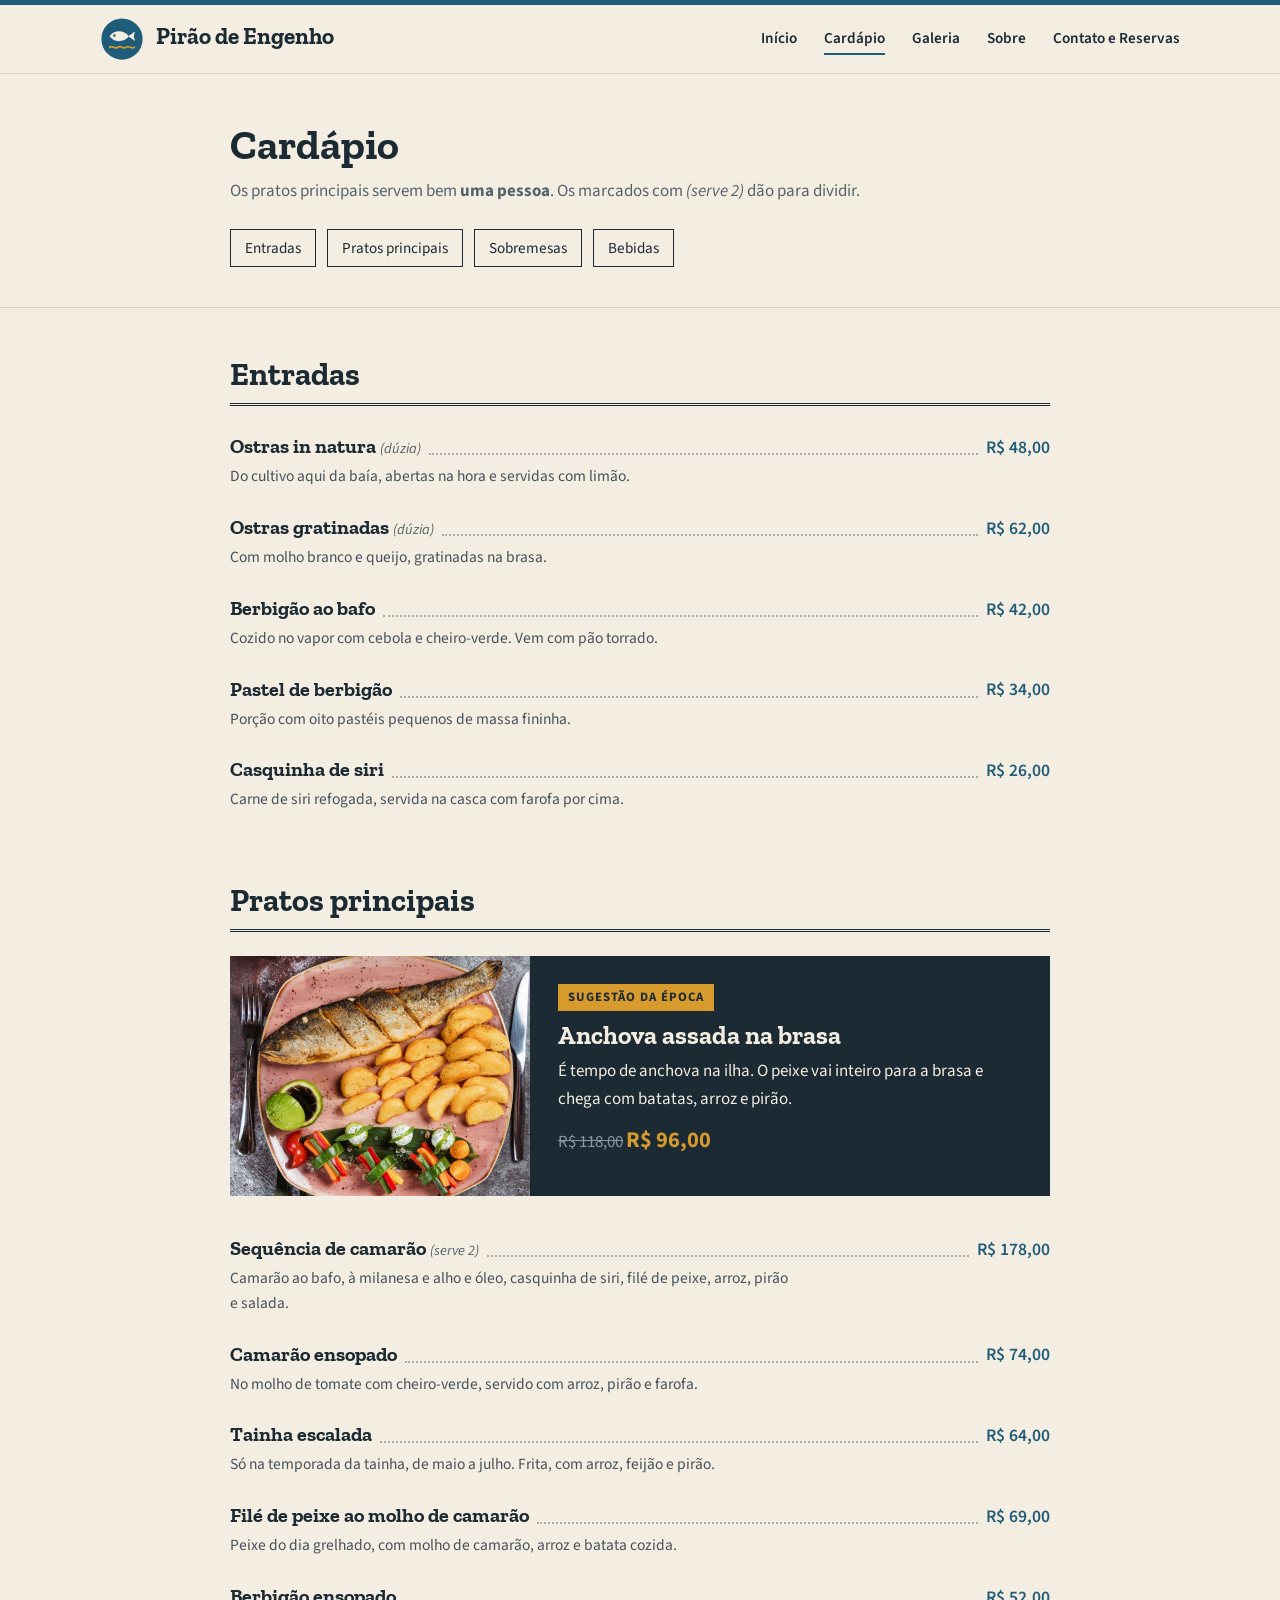
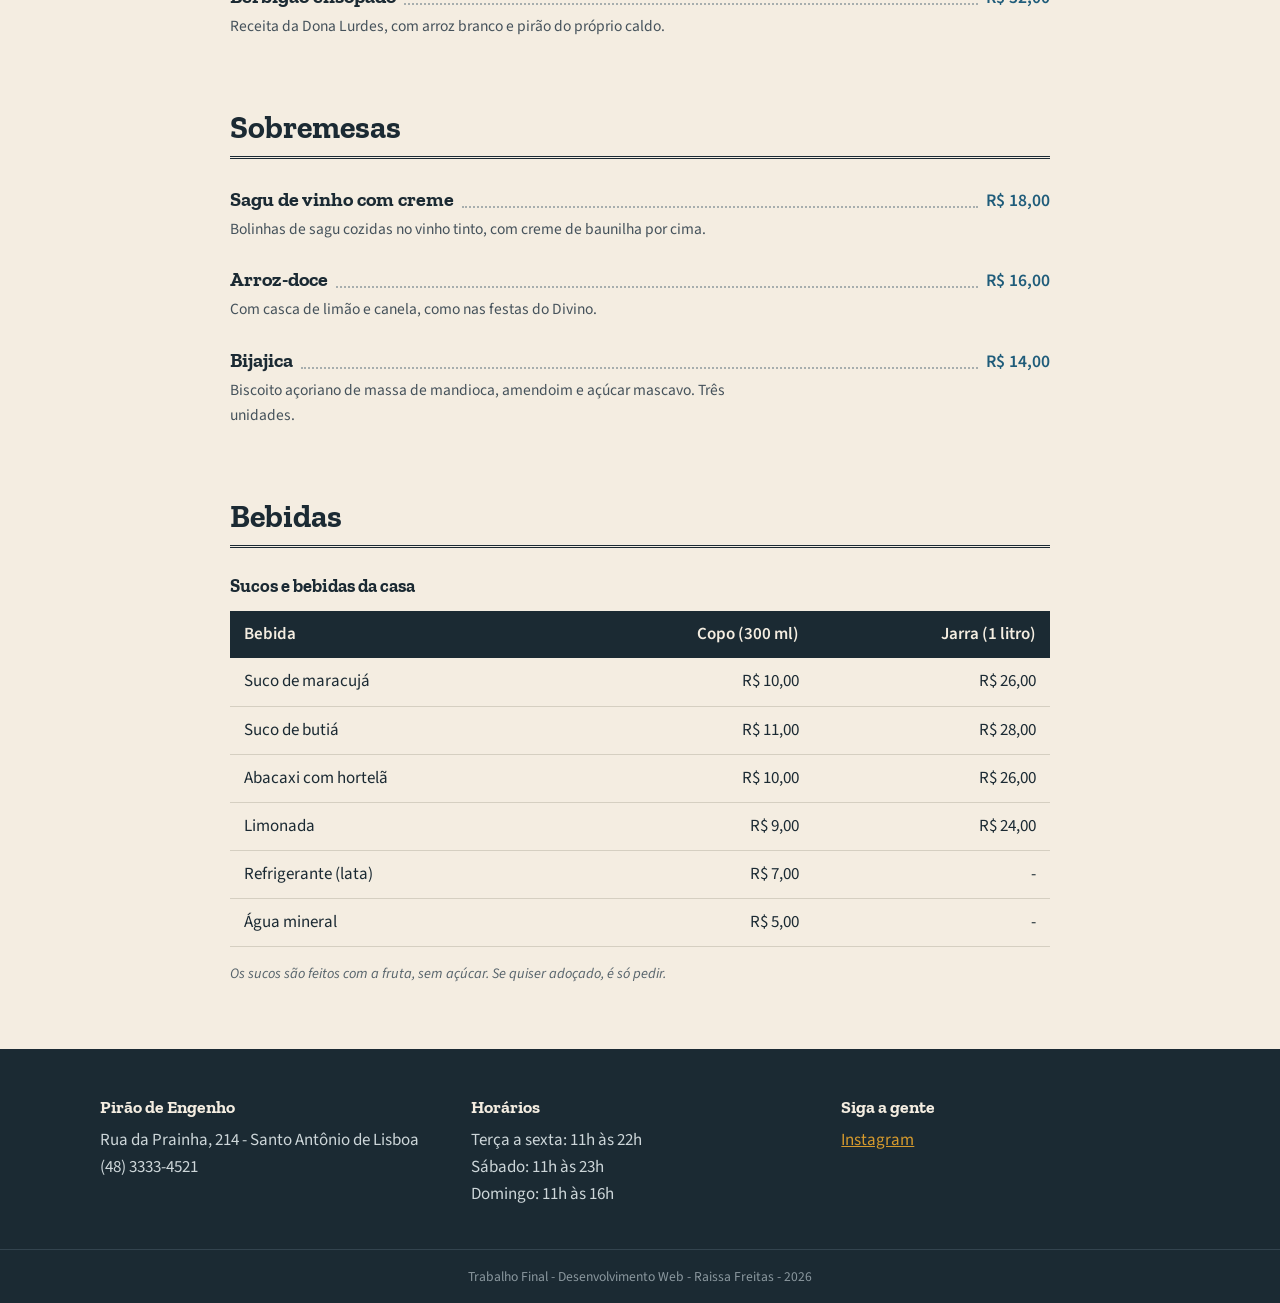
==== cardapio.html @ 69ceaacf "Site do restaurante Pirão de Engenho Trabalho Final de Desenvolvimento Web.  Co-Authored-By: Claude " ====
<!DOCTYPE html>
<html lang="pt-BR">
<head>
    <meta charset="UTF-8">
    <meta name="viewport" content="width=device-width, initial-scale=1.0">
    <title>Cardápio | Pirão de Engenho</title>
    <link href="https://fonts.googleapis.com/css2?family=Zilla+Slab:wght@500;700&family=Source+Sans+3:ital,wght@0,400;0,600;1,400&display=swap" rel="stylesheet">
    <link rel="stylesheet" href="css/estilo.css">
</head>
<body>

    <header id="topo">
        <div class="container topo-conteudo">
            <a href="index.html" class="marca">
                <img src="img/logo.svg" alt="Logo do Pirão de Engenho" width="44" height="44">
                <span>Pirão de Engenho</span>
            </a>
            <nav id="menu">
                <ul>
                    <li><a href="index.html">Início</a></li>
                    <li><a href="cardapio.html" class="ativo">Cardápio</a></li>
                    <li><a href="galeria.html">Galeria</a></li>
                    <li><a href="sobre.html">Sobre</a></li>
                    <li><a href="contato.html">Contato e Reservas</a></li>
                </ul>
            </nav>
        </div>
    </header>

    <main>
        <section class="cabecalho-pagina">
            <div class="container cardapio">
                <h1>Cardápio</h1>
                <p>Os pratos principais servem bem <strong>uma pessoa</strong>. Os marcados com <em>(serve 2)</em> dão para dividir.</p>

                <!-- atalhos para as categorias -->
                <ul id="categorias">
                    <li><a href="#entradas">Entradas</a></li>
                    <li><a href="#principais">Pratos principais</a></li>
                    <li><a href="#sobremesas">Sobremesas</a></li>
                    <li><a href="#bebidas" >Bebidas</a></li>
                </ul>
            </div>
        </section>

        <div class="container cardapio">

            <section id="entradas" class="categoria">
                <h2>Entradas</h2>
                <ul class="lista-pratos">
                    <li>
                        <div class="linha-prato">
                            <span class="nome-prato">Ostras in natura <em>(dúzia)</em></span>
                            <span class="pontilhado"></span>
                            <span class="preco">R$ 48,00</span>
                        </div>
                        <p class="descricao">Do cultivo aqui da baía, abertas na hora e servidas com limão.</p>
                    </li>
                    <li>
                        <div class="linha-prato">
                            <span class="nome-prato">Ostras gratinadas <em>(dúzia)</em></span>
                            <span class="pontilhado"></span>
                            <span class="preco">R$ 62,00</span>
                        </div>
                        <p class="descricao">Com molho branco e queijo, gratinadas na brasa.</p>
                    </li>
                    <li>
                        <div class="linha-prato">
                            <span class="nome-prato">Berbigão ao bafo</span>
                            <span class="pontilhado"></span>
                            <span class="preco">R$ 42,00</span>
                        </div>
                        <p class="descricao">Cozido no vapor com cebola e cheiro-verde. Vem com pão torrado.</p>
                    </li>
                    <li>
                        <div class="linha-prato">
                            <span class="nome-prato">Pastel de berbigão</span>
                            <span class="pontilhado"></span>
                            <span class="preco">R$ 34,00</span>
                        </div>
                        <p class="descricao">Porção com oito pastéis pequenos de massa fininha.</p>
                    </li>
                    <li>
                        <div class="linha-prato">
                            <span class="nome-prato">Casquinha de siri</span>
                            <span class="pontilhado"></span>
                            <span class="preco">R$ 26,00</span>
                        </div>
                        <p class="descricao">Carne de siri refogada, servida na casca com farofa por cima.</p>
                    </li>
                </ul>
            </section>

            <section id="principais" class="categoria">
                <h2>Pratos principais</h2>

                <!-- prato em destaque: muda conforme a época de cada peixe -->
                <div id="sugestao-chef">
                    <img src="img/anchova.jpg" alt="Peixe inteiro assado com batatas e legumes">
                    <div>
                        <p class="selo">Sugestão da época</p>
                        <h3>Anchova assada na brasa</h3>
                        <p>É tempo de anchova na ilha. O peixe vai inteiro para a brasa e chega com batatas, arroz e pirão.</p>
                        <p class="preco-destaque"><del>R$ 118,00</del> <strong>R$ 96,00</strong></p>
                    </div>
                </div>

                <ul class="lista-pratos">
                    <li>
                        <div class="linha-prato">
                            <span class="nome-prato">Sequência de camarão <em>(serve 2)</em></span>
                            <span class="pontilhado"></span>
                            <span class="preco">R$ 178,00</span>
                        </div>
                        <p class="descricao">Camarão ao bafo, à milanesa e alho e óleo, casquinha de siri, filé de peixe, arroz, pirão e salada.</p>
                    </li>
                    <li>
                        <div class="linha-prato">
                            <span class="nome-prato">Camarão ensopado</span>
                            <span class="pontilhado"></span>
                            <span class="preco">R$ 74,00</span>
                        </div>
                        <p class="descricao">No molho de tomate com cheiro-verde, servido com arroz, pirão e farofa.</p>
                    </li>
                    <li>
                        <div class="linha-prato">
                            <span class="nome-prato">Tainha escalada</span>
                            <span class="pontilhado"></span>
                            <span class="preco">R$ 64,00</span>
                        </div>
                        <p class="descricao">Só na temporada da tainha, de maio a julho. Frita, com arroz, feijão e pirão.</p>
                    </li>
                    <li>
                        <div class="linha-prato">
                            <span class="nome-prato">Filé de peixe ao molho de camarão</span>
                            <span class="pontilhado"></span>
                            <span class="preco">R$ 69,00</span>
                        </div>
                        <p class="descricao">Peixe do dia grelhado, com molho de camarão, arroz e batata cozida.</p>
                    </li>
                    <li>
                        <div class="linha-prato">
                            <span class="nome-prato">Berbigão ensopado</span>
                            <span class="pontilhado"></span>
                            <span class="preco">R$ 52,00</span>
                        </div>
                        <p class="descricao">Receita da Dona Lurdes, com arroz branco e pirão do próprio caldo.</p>
                    </li>
                </ul>
            </section>

            <section id="sobremesas" class="categoria">
                <h2>Sobremesas</h2>
                <ul class="lista-pratos">
                    <li>
                        <div class="linha-prato">
                            <span class="nome-prato">Sagu de vinho com creme</span>
                            <span class="pontilhado"></span>
                            <span class="preco">R$ 18,00</span>
                        </div>
                        <p class="descricao">Bolinhas de sagu cozidas no vinho tinto, com creme de baunilha por cima.</p>
                    </li>
                    <li>
                        <div class="linha-prato">
                            <span class="nome-prato">Arroz-doce</span>
                            <span class="pontilhado"></span>
                            <span class="preco">R$ 16,00</span>
                        </div>
                        <p class="descricao">Com casca de limão e canela, como nas festas do Divino.</p>
                    </li>
                    <li>
                        <div class="linha-prato">
                            <span class="nome-prato">Bijajica</span>
                            <span class="pontilhado"></span>
                            <span class="preco">R$ 14,00</span>
                        </div>
                        <p class="descricao">Biscoito açoriano de massa de mandioca, amendoim e açúcar mascavo. Três unidades.</p>
                    </li>
                </ul>
            </section>

            <section id="bebidas" class="categoria">
                <h2>Bebidas</h2>
                <table class="tabela">
                    <caption>Sucos e bebidas da casa</caption>
                    <thead>
                        <tr>
                            <th>Bebida</th>
                            <th>Copo (300 ml)</th>
                            <th>Jarra (1 litro)</th>
                        </tr>
                    </thead>
                    <tbody>
                        <tr>
                            <td>Suco de maracujá</td>
                            <td>R$ 10,00</td>
                            <td>R$ 26,00</td>
                        </tr>
                        <tr>
                            <td>Suco de butiá</td>
                            <td>R$ 11,00</td>
                            <td>R$ 28,00</td>
                        </tr>
                        <tr>
                            <td>Abacaxi com hortelã</td>
                            <td>R$ 10,00</td>
                            <td>R$ 26,00</td>
                        </tr>
                        <tr>
                            <td>Limonada</td>
                            <td>R$ 9,00</td>
                            <td>R$ 24,00</td>
                        </tr>
                        <tr>
                            <td>Refrigerante (lata)</td>
                            <td>R$ 7,00</td>
                            <td>-</td>
                        </tr>
                        <tr>
                            <td>Água mineral</td>
                            <td>R$ 5,00</td>
                            <td>-</td>
                        </tr>
                    </tbody>
                </table>
                <p class="observacao">Os sucos são feitos com a fruta, sem açúcar. Se quiser adoçado, é só pedir.</p>
            </section>

        </div>
    </main>

    <footer id="rodape">
        <div class="container rodape-colunas">
            <div>
                <h4>Pirão de Engenho</h4>
                <p>Rua da Prainha, 214 - Santo Antônio de Lisboa<br>(48) 3333-4521</p>
            </div>
            <div>
                <h4>Horários</h4>
                <p>Terça a sexta: 11h às 22h<br>Sábado: 11h às 23h<br>Domingo: 11h às 16h</p>
            </div>
            <div>
                <h4>Siga a gente</h4>
                <p><a href="https://www.instagram.com/" target="_blank">Instagram</a></p>
            </div>
        </div>
        <p class="creditos">Trabalho Final - Desenvolvimento Web - Raissa Freitas - 2026</p>
    </footer>

    <script src="js/script.js"></script>
</body>
</html>
---- css/estilo.css ----
/*  Pirão de Engenho
    Estilos de todas as páginas

    Classes e ids: usei id no que aparece uma vez só na página
    (topo, rodapé, sugestão do chef, foto grande da galeria) e no que
    o JS precisa encontrar. O que se repete, como .botao e .lista-pratos,
    ficou como classe.

    Cores:
    #f4ede1 areia
    #1b2a33 texto
    #1f5c7a azul-mar
    #d69a2d mostarda
    #d5cfc1 linhas
*/


/* ELEMENTOS GERAIS */

body {
    margin: 0px;
    background-color: #f4ede1;
    color: #1b2a33;
    font-family: "Source Sans 3", Arial, sans-serif;
    font-size: 17px;
    line-height: 1.6;
}

h1, h2, h3, h4 {
    font-family: "Zilla Slab", Georgia, serif;
    line-height: 1.15;
    color: #1b2a33;
}

h1 { font-size: 2.6rem; }

h2 {
    font-size: 1.9rem;
    margin-top: 0;
}

h3 { font-size: 1.3rem; }

a { color: #1f5c7a; }

figure { margin: 0px; }

figure img {
    display: block;
    width: 100%;
    object-fit: cover;
}

figcaption {
    margin-top: 10px;
    padding-left: 10px;
    border-left: 2px solid #d69a2d;
    font-size: 0.9rem;
    color: #56636b;
}

/* largura máxima do conteúdo, centralizado */
.container {
    max-width: 1080px;
    margin: 0 auto;
    padding: 0 24px;
}


/* TOPO E MENU */

#topo {
    position: sticky;
    top: 0;
    z-index: 10;
    background-color: #f4ede1;
    border-top: 5px solid #1f5c7a;
    border-bottom: 1px solid #d5cfc1;
}

.topo-conteudo {
    display: grid;
    grid-template-columns: auto 1fr;
    align-items: center;
    padding-top: 12px;
    padding-bottom: 12px;
}

.marca {
    text-decoration: none;
    color: #1b2a33;
    font-family: "Zilla Slab", Georgia, serif;
    font-size: 1.45rem;
    font-weight: 700;
}

.marca img {
    vertical-align: middle;
    margin-right: 8px;
}

#menu ul {
    margin: 0px;
    padding: 0;
    list-style: none;
    text-align: right;
}

#menu li {
    display: inline-block;
    margin-left: 24px;
}

#menu a {
    color: #1b2a33;
    text-decoration: none;
    font-weight: 600;
    font-size: 0.95rem;
    padding: 4px 0;
    border-bottom: 2px solid transparent;
}

#menu a:hover { color: #1f5c7a; }

/* página atual fica sublinhada */
#menu a.ativo { border-bottom-color: #1f5c7a; }


/* BOTÕES E LINKS */

.botao {
    display: inline-block;
    padding: 12px 26px;
    background-color: #1f5c7a;
    color: #ffffff;
    border: 2px solid #1f5c7a;
    font-family: inherit;
    font-size: 1rem;
    font-weight: 600;
    text-decoration: none;
    cursor: pointer;
}

.botao:hover {
    background-color: transparent;
    color: #1f5c7a;
}

.link-simples {
    display: inline-block;
    font-weight: 600;
    text-underline-offset: 4px;
}

.link-simples:hover { color: #1b2a33; }

/* quando o link vem logo depois do botão, dá um espaço entre eles */
.botao + .link-simples { margin-left: 22px; }


/* SEÇÕES */

.secao { padding:64px 0; }

.secao-clara {
    background-color: #e7e3d7;
    border-top: 1px solid #d5cfc1;
}

.intro-secao {
    margin-top: -8px;
    margin-bottom: 32px;
    color: #56636b;
}

.duas-colunas {
    display: grid;
    grid-template-columns: 1fr 1fr;
    gap: 56px;
}

.grade-tres {
    display: grid;
    grid-template-columns: 1fr 1fr 1fr;
    gap: 32px;
}

/* título das páginas internas */
.cabecalho-pagina {
    padding: 48px 0 32px;
    border-bottom: 1px solid #d5cfc1;
}

.cabecalho-pagina h1 { margin: 0 0 8px; }

.cabecalho-pagina p {
    margin: 0px;
    color: #56636b;
}


/* PÁGINA INICIAL */

#destaque-inicial {
    padding: 56px 0 64px;
    border-bottom: 1px solid #d5cfc1;
}

#destaque-inicial .duas-colunas { align-items: center; }

.sobretitulo {
    margin: 0 0 12px;
    color: #1f5c7a;
    font-size: 0.85rem;
    font-weight: 600;
    text-transform: uppercase;
    letter-spacing: 1px;
}

.texto-inicial h1 {
    font-size: 3rem;
    margin: 0 0 20px;
}

.texto-inicial p { margin-bottom: 28px; }

.foto-inicial img { height: 440px; }

/* aviso de aberto/fechado, junto do endereço */
#status-funcionamento {
    padding-left: 12px;
    border-left: 3px solid #1f5c7a;
}

#status-funcionamento strong { color: #1f5c7a; }

.prato-destaque img {
    display: block;
    width: 100%;
    height: 220px;
    object-fit: cover;
}

.prato-destaque h3 { margin: 16px 0 6px; }

.prato-destaque p {
    margin: 0px;
    color: #34434d;
}

.prato-destaque:hover h3 { color: #1f5c7a; }


/* CARDÁPIO */

#categorias {
    margin: 24px 0 0;
    padding: 0;
    list-style: none;
}

#categorias li {
    display: inline-block;
    margin: 0 8px 8px 0;
}

#categorias a {
    display: block;
    padding: 6px 14px;
    border: 1px solid #1b2a33;
    color: #1b2a33;
    text-decoration: none;
    font-size: 0.95rem;
}

#categorias a:hover {
    background-color: #1b2a33;
    color: #f4ede1;
}

/* o cardápio fica mais estreito para facilitar a leitura */
.cardapio {max-width: 820px; }

.categoria { padding-top: 48px; }

.categoria h2 {
    font-size: 2rem;
    margin-bottom: 24px;
    padding-bottom: 10px;
    border-bottom: 3px double #1b2a33;
}

.lista-pratos {
    margin: 0px;
    padding: 0;
    list-style: none;
}

.lista-pratos li { margin-bottom: 22px; }

/* nome ... pontilhado ... preço, igual cardápio impresso */
.linha-prato {
    display: grid;
    grid-template-columns: auto 1fr auto;
    align-items: end;
    gap: 8px;
}

.nome-prato {
    font-family: "Zilla Slab", Georgia, serif;
    font-size: 1.25rem;
    font-weight: 700;
}

.nome-prato em {
    font-family: "Source Sans 3", Arial, sans-serif;
    font-size: 0.9rem;
    font-weight: 400;
    color: #56636b;
}

.pontilhado {
    border-bottom: 2px dotted #a7aeae;
    margin-bottom: 7px;
}

.preco {
    font-weight: 600;
    font-size: 1.1rem;
    color: #1f5c7a;
}

.descricao {
    margin: 2px 0 0;
    max-width: 560px;
    color: #45525b;
    font-size: 0.97rem;
}

#sugestao-chef {
    display: grid;
    grid-template-columns: 300px 1fr;
    gap: 28px;
    align-items: center;
    margin-bottom: 36px;
    background-color: #1b2a33;
    color: #f4ede1;
}

#sugestao-chef img {
    display: block;
    width: 100%;
    height: 240px;
    object-fit: cover;
}

#sugestao-chef div { padding: 20px 28px 20px 0; }

#sugestao-chef h3 {
    margin: 10px 0 8px;
    font-size: 1.6rem;
    color: #f4ede1;
}

#sugestao-chef p { margin: 0 0 10px; }

.selo {
    display: inline-block;
    padding: 3px 10px;
    background-color: #d69a2d;
    color: #1b2a33;
    font-size: 0.8rem;
    font-weight: 700;
    text-transform: uppercase;
    letter-spacing: 1px;
}

#sugestao-chef .selo { margin: 0px; }

.preco-destaque del { color: #8a979e; }

.preco-destaque strong {
    font-size: 1.4rem;
    color: #d69a2d;
}

.observacao {
    margin-bottom: 64px;
    font-size: 0.9rem;
    font-style: italic;
    color: #56636b;
}


/* TABELAS */

.tabela {
    width: 100%;
    border-collapse: collapse;
}

.tabela caption {
    padding-bottom: 10px;
    text-align: left;
    font-family: "Zilla Slab", Georgia, serif;
    font-size: 1.15rem;
    font-weight: 700;
}

.tabela th {
    padding: 10px 14px;
    background-color: #1b2a33;
    color: #f4ede1;
    text-align: left;
    font-weight: 600;
}

.tabela td {
    padding: 10px 14px;
    border-bottom: 1px solid #d5cfc1;
}

/* colunas depois da primeira (preços e horários) ficam à direita */
.tabela th + th,
.tabela td + td { text-align: right; }

.tabela tbody tr:hover { background-color: #e7e3d7; }


/* GALERIA */

#foto-principal img { height: 520px; }

#miniaturas {
    display: grid;
    grid-template-columns: repeat(8, 1fr);
    gap: 10px;
    margin: 28px 0 0;
    padding: 0;
    list-style: none;
}

#miniaturas img {
    display: block;
    width: 100%;
    height: 80px;
    object-fit: cover;
    border-bottom: 4px solid transparent;
    opacity: 0.55;
    cursor: pointer;
}

#miniaturas img:hover { opacity: 1; }

#miniaturas img.selecionada {
    opacity: 1;
    border-bottom-color: #1f5c7a;
}


/* SOBRE */

.foto-lateral img { height: 420px; }

.lista-marcada {
    padding-left: 20px;
    list-style-type: square;
}

.lista-marcada li { margin-bottom: 10px; }

.dicionario dt {
    margin-top: 16px;
    font-family: "Zilla Slab", Georgia, serif;
    font-size: 1.1rem;
    font-weight: 700;
    color: #1f5c7a;
}

.dicionario dd {
    margin: 2px 0 0;
    padding-left: 14px;
    border-left: 2px solid #d5cfc1;
}


/* CONTATO */

.contato-colunas {
    display: grid;
    grid-template-columns: 3fr 2fr;
    gap: 56px;
    align-items: start;
}

fieldset {
    margin: 0 0 24px;
    padding: 20px 24px 6px;
    border: 1px solid #d5cfc1;
}

legend {
    padding: 0 8px;
    font-family: "Zilla Slab", Georgia, serif;
    font-size: 1.15rem;
    font-weight: 700;
}

label {
    display: block;
    margin-bottom: 6px;
    font-size: 0.95rem;
    font-weight: 600;
}

.dica {
    font-weight: 400;
    color: #56636b;
}

input, select, textarea {
    width: 100%;
    box-sizing: border-box;
    margin-bottom: 18px;
    padding: 10px 12px;
    border: 1px solid #a7aeae;
    background-color: #fbf8f2;
    color: #1b2a33;
    font-family: inherit;
    font-size: 1rem;
}

input:focus, select:focus, textarea:focus {
    border-color: #1f5c7a;
    outline: 2px solid #d69a2d;
}

textarea { resize: vertical;}


#retorno-form {
    margin-top: 16px;
    color: #5d6b3a;
}

.info-contato {
    padding: 28px;
    background-color: #e7e3d7;
}

.info-contato h2 { font-size: 1.5rem; }

.info-contato ol {
    padding-left: 20px;
    margin-bottom: 28px;
}

.info-contato li { margin-bottom: 8px; }

.info-contato h3 { margin: 28px 0 6px; }


/* RODAPÉ */

#rodape {
    padding-top: 48px;
    background-color: #1b2a33;
    color: #cdd6d9;
}

.rodape-colunas {
    display: grid;
    grid-template-columns: 1fr 1fr 1fr;
    gap: 32px;
}

#rodape h4 {
    margin: 0 0 10px;
    font-size: 1.1rem;
    color: #f4ede1;
}

#rodape p { margin: 0px; }

#rodape a { color: #d69a2d; }

#rodape a:hover { color: #ffffff; }

#rodape .creditos {
    margin-top: 40px;
    padding: 16px;
    border-top: 1px solid #33444f;
    text-align: center;
    font-size: 0.85rem;
    color: #8a979e;
}


/* TELAS MENORES (CELULAR) */

@media (max-width: 800px) {
    #topo {
        position: static;
    }

    .topo-conteudo,
    .duas-colunas,
    .grade-tres,
    .contato-colunas,
    .rodape-colunas,
    #sugestao-chef {
        grid-template-columns: 1fr;
        gap: 32px;
    }

    #menu ul {
        text-align: left;
    }

    #menu li {
        margin: 0 18px 4px 0;
    }

    .topo-conteudo {
        gap: 10px;
    }

    .texto-inicial h1 {
        font-size: 2.2rem;
    }

    .foto-inicial img,
    .foto-lateral img,
    #foto-principal img {
        height: 300px;
    }

    #miniaturas {
        grid-template-columns: repeat(4, 1fr);
    }

    #sugestao-chef {
        gap: 0;
    }

    #sugestao-chef div {
        padding: 20px 24px;
    }
}
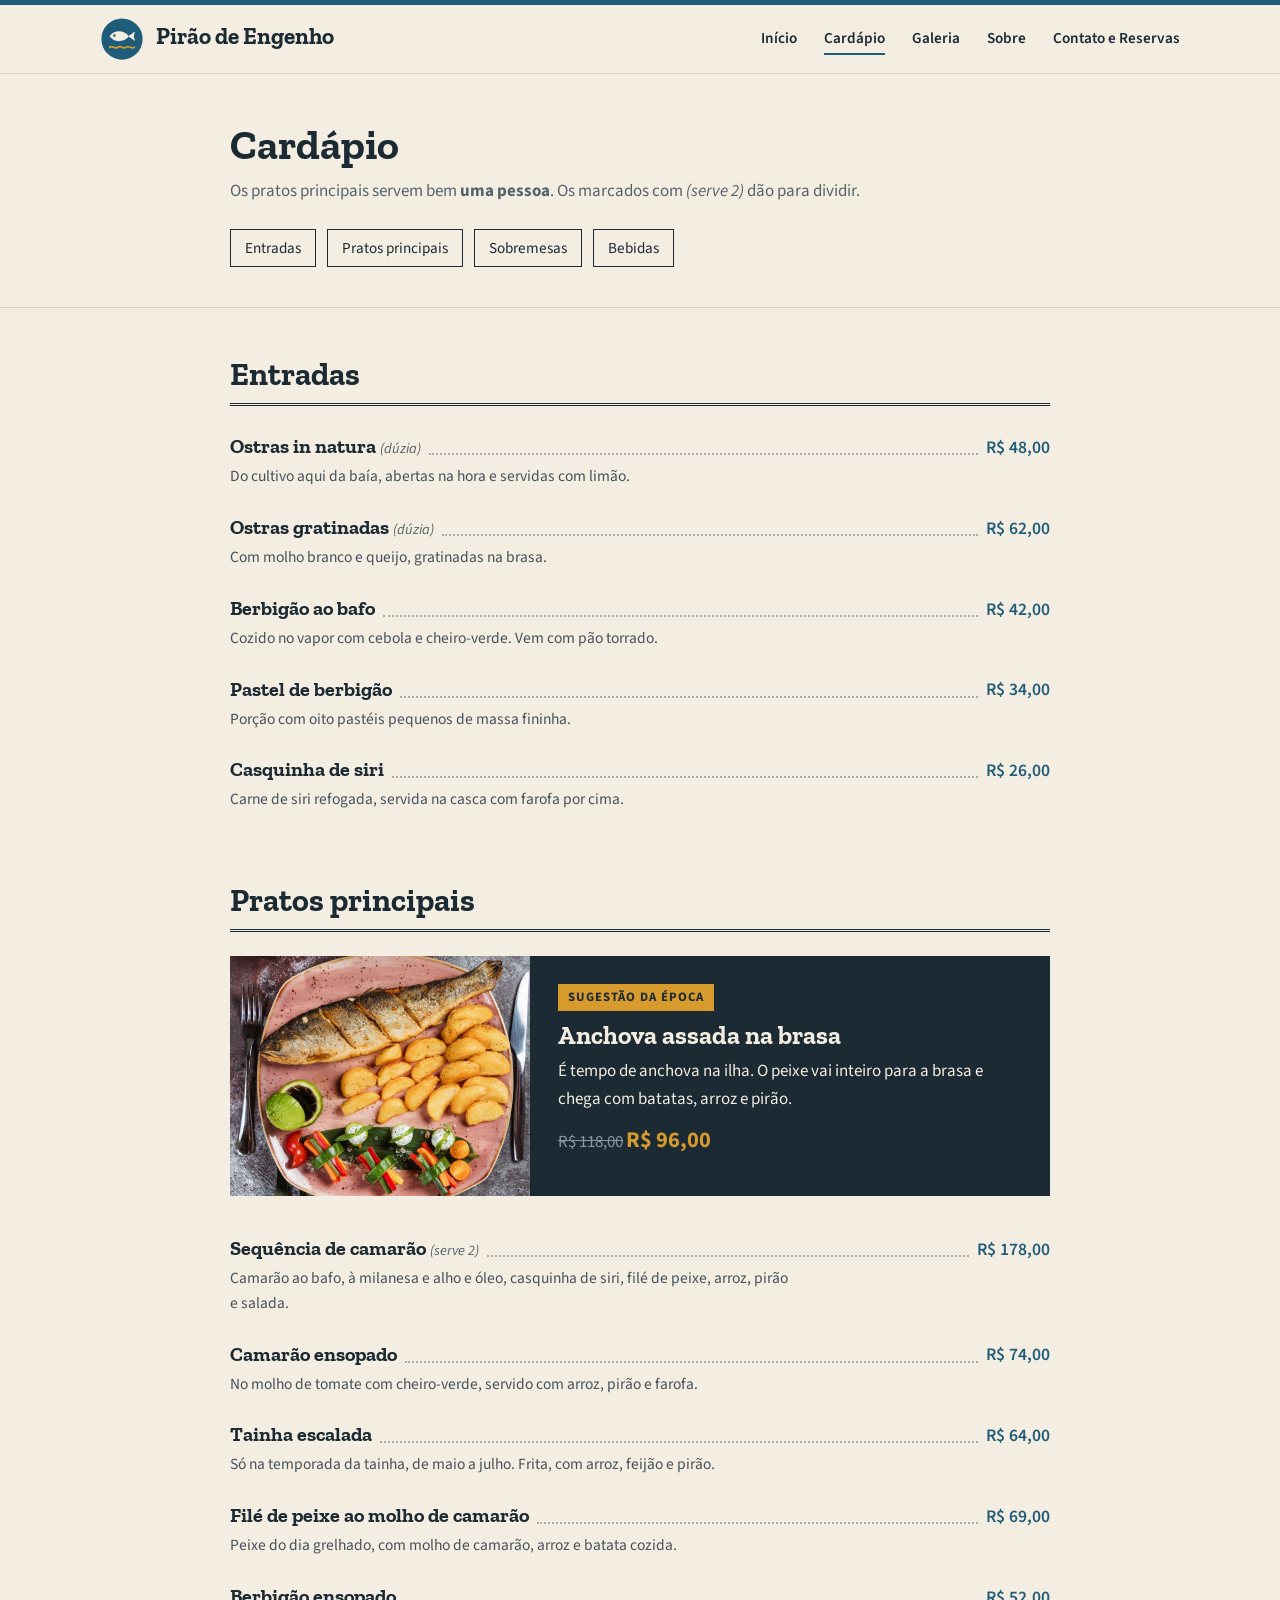
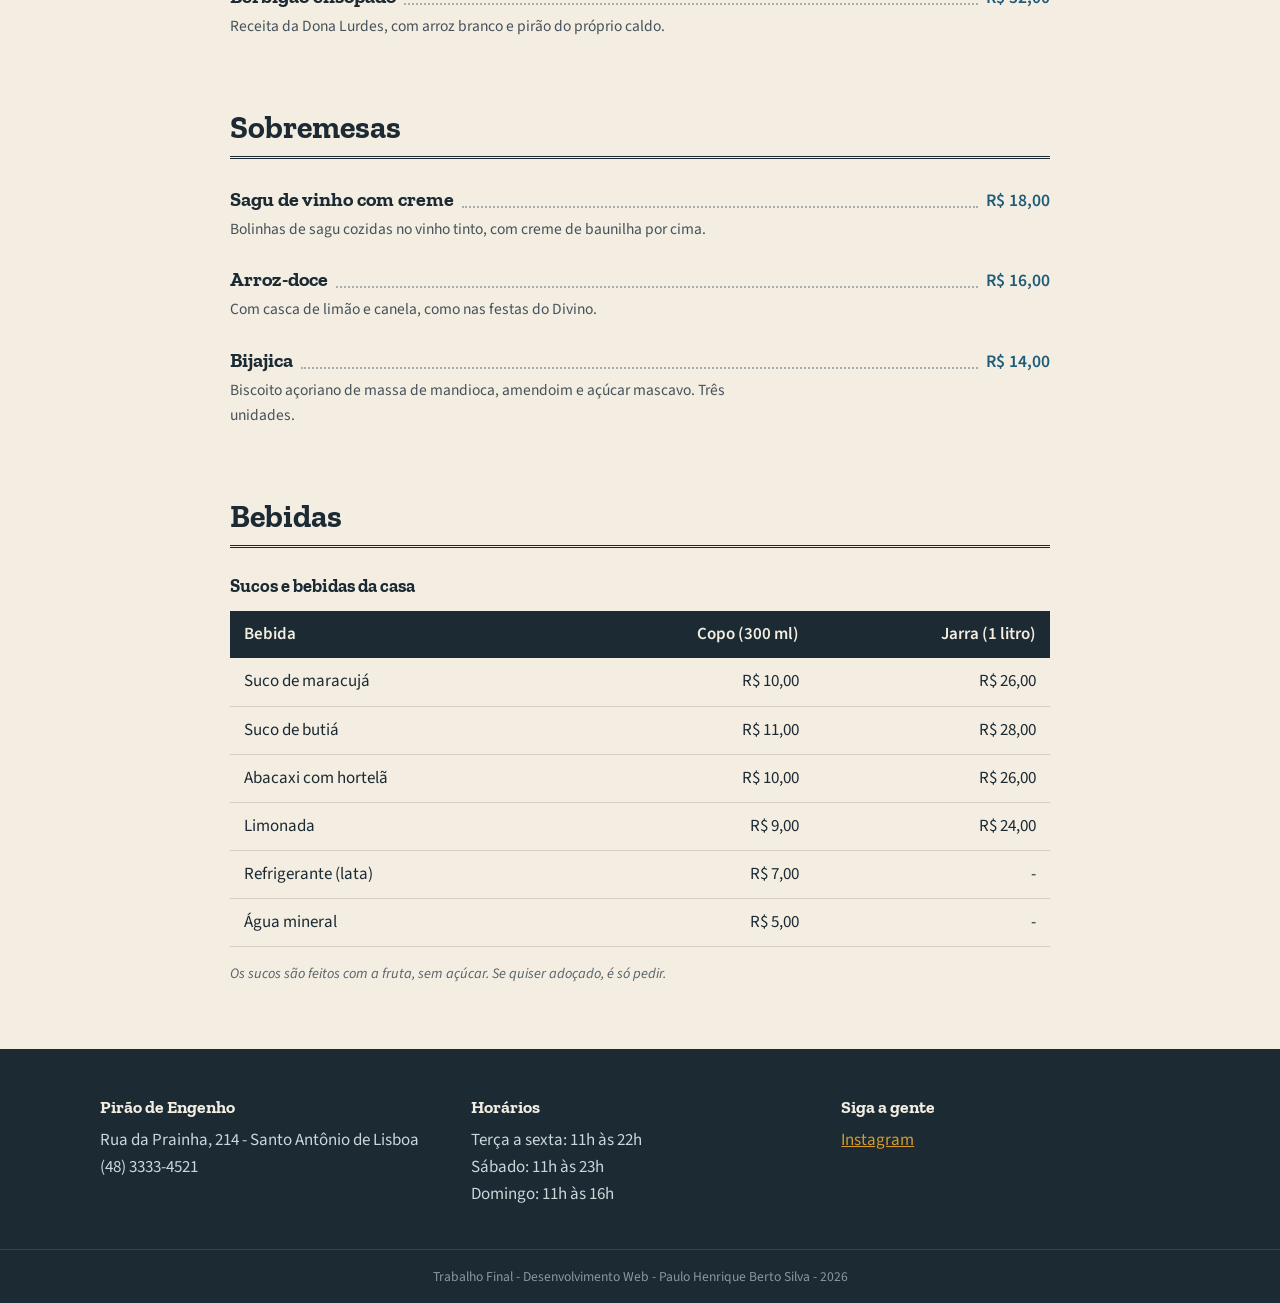
==== commit 122ddcc7: "Corrige o nome do aluno no rodapé Co-Authored-By: Claude Opus 5.5 <noreply@anthropic.com>" ====
--- a/cardapio.html
+++ b/cardapio.html
@@ -244,7 +244,7 @@
                 <p><a href="https://www.instagram.com/" target="_blank">Instagram</a></p>
             </div>
         </div>
-        <p class="creditos">Trabalho Final - Desenvolvimento Web - Raissa Freitas - 2026</p>
+        <p class="creditos">Trabalho Final - Desenvolvimento Web - Paulo Henrique Berto Silva - 2026</p>
     </footer>
 
     <script src="js/script.js"></script>
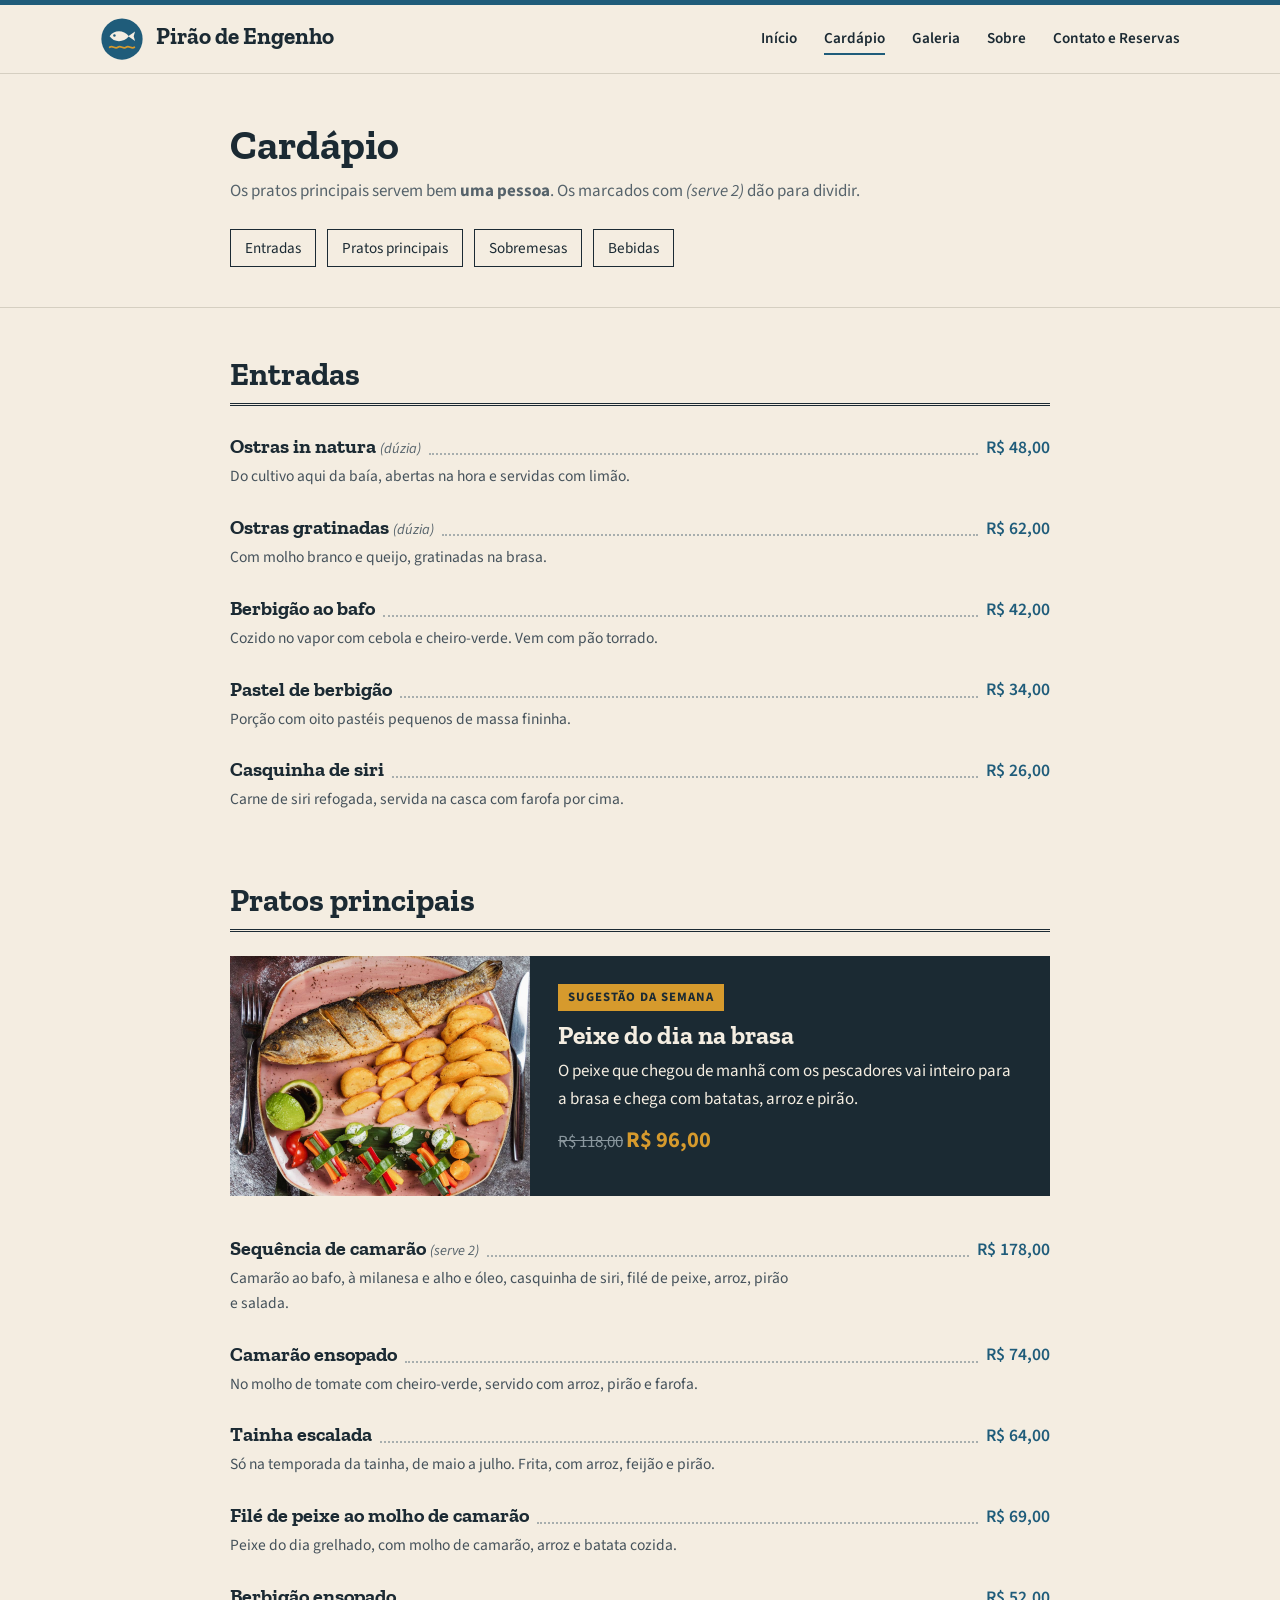
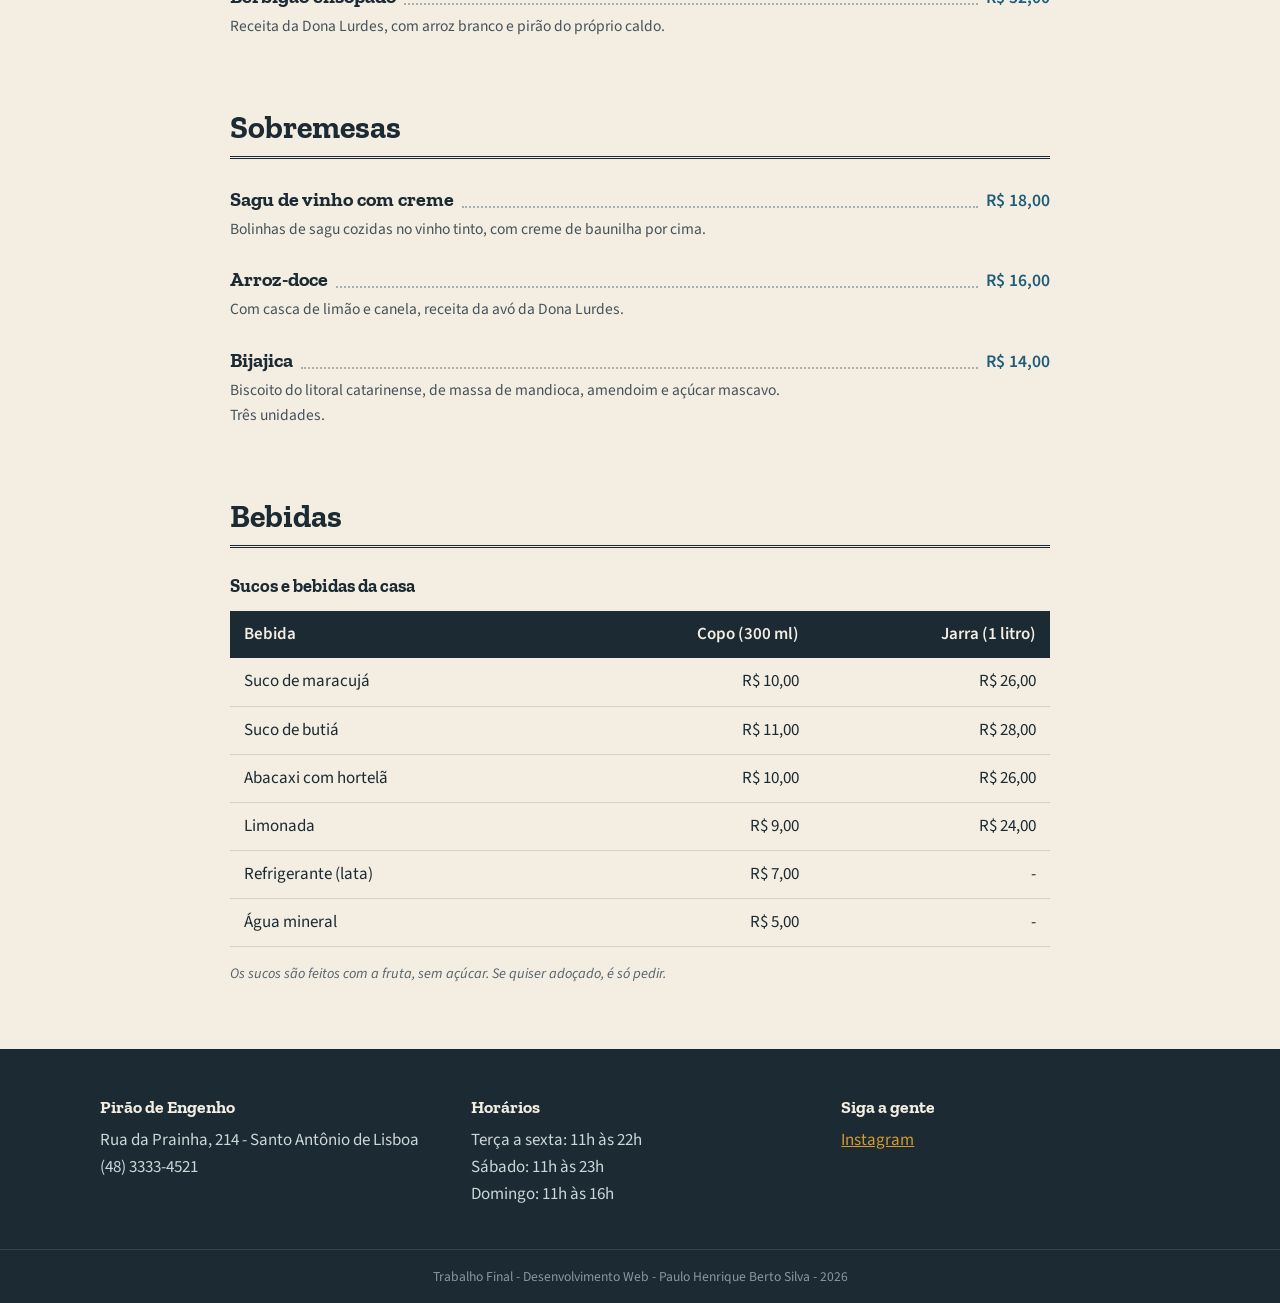
==== commit 259a1045: "Corrige informações não confirmadas do cardápio e títulos do rodapé - Sugestão da semana passa a ser" ====
--- a/cardapio.html
+++ b/cardapio.html
@@ -94,13 +94,13 @@
             <section id="principais" class="categoria">
                 <h2>Pratos principais</h2>
 
-                <!-- prato em destaque: muda conforme a época de cada peixe -->
+                <!-- prato em destaque: muda toda semana -->
                 <div id="sugestao-chef">
-                    <img src="img/anchova.jpg" alt="Peixe inteiro assado com batatas e legumes">
+                    <img src="img/peixe-na-brasa.jpg" alt="Peixe inteiro assado com batatas e legumes">
                     <div>
-                        <p class="selo">Sugestão da época</p>
-                        <h3>Anchova assada na brasa</h3>
-                        <p>É tempo de anchova na ilha. O peixe vai inteiro para a brasa e chega com batatas, arroz e pirão.</p>
+                        <p class="selo">Sugestão da semana</p>
+                        <h3>Peixe do dia na brasa</h3>
+                        <p>O peixe que chegou de manhã com os pescadores vai inteiro para a brasa e chega com batatas, arroz e pirão.</p>
                         <p class="preco-destaque"><del>R$ 118,00</del> <strong>R$ 96,00</strong></p>
                     </div>
                 </div>
@@ -166,7 +166,7 @@
                             <span class="pontilhado"></span>
                             <span class="preco">R$ 16,00</span>
                         </div>
-                        <p class="descricao">Com casca de limão e canela, como nas festas do Divino.</p>
+                        <p class="descricao">Com casca de limão e canela, receita da avó da Dona Lurdes.</p>
                     </li>
                     <li>
                         <div class="linha-prato">
@@ -174,7 +174,7 @@
                             <span class="pontilhado"></span>
                             <span class="preco">R$ 14,00</span>
                         </div>
-                        <p class="descricao">Biscoito açoriano de massa de mandioca, amendoim e açúcar mascavo. Três unidades.</p>
+                        <p class="descricao">Biscoito do litoral catarinense, de massa de mandioca, amendoim e açúcar mascavo. Três unidades.</p>
                     </li>
                 </ul>
             </section>
@@ -232,15 +232,15 @@
     <footer id="rodape">
         <div class="container rodape-colunas">
             <div>
-                <h4>Pirão de Engenho</h4>
+                <h2>Pirão de Engenho</h2>
                 <p>Rua da Prainha, 214 - Santo Antônio de Lisboa<br>(48) 3333-4521</p>
             </div>
             <div>
-                <h4>Horários</h4>
+                <h2>Horários</h2>
                 <p>Terça a sexta: 11h às 22h<br>Sábado: 11h às 23h<br>Domingo: 11h às 16h</p>
             </div>
             <div>
-                <h4>Siga a gente</h4>
+                <h2>Siga a gente</h2>
                 <p><a href="https://www.instagram.com/" target="_blank">Instagram</a></p>
             </div>
         </div>
--- a/css/estilo.css
+++ b/css/estilo.css
@@ -574,7 +574,7 @@
     gap: 32px;
 }
 
-#rodape h4 {
+#rodape h2 {
     margin: 0 0 10px;
     font-size: 1.1rem;
     color: #f4ede1;
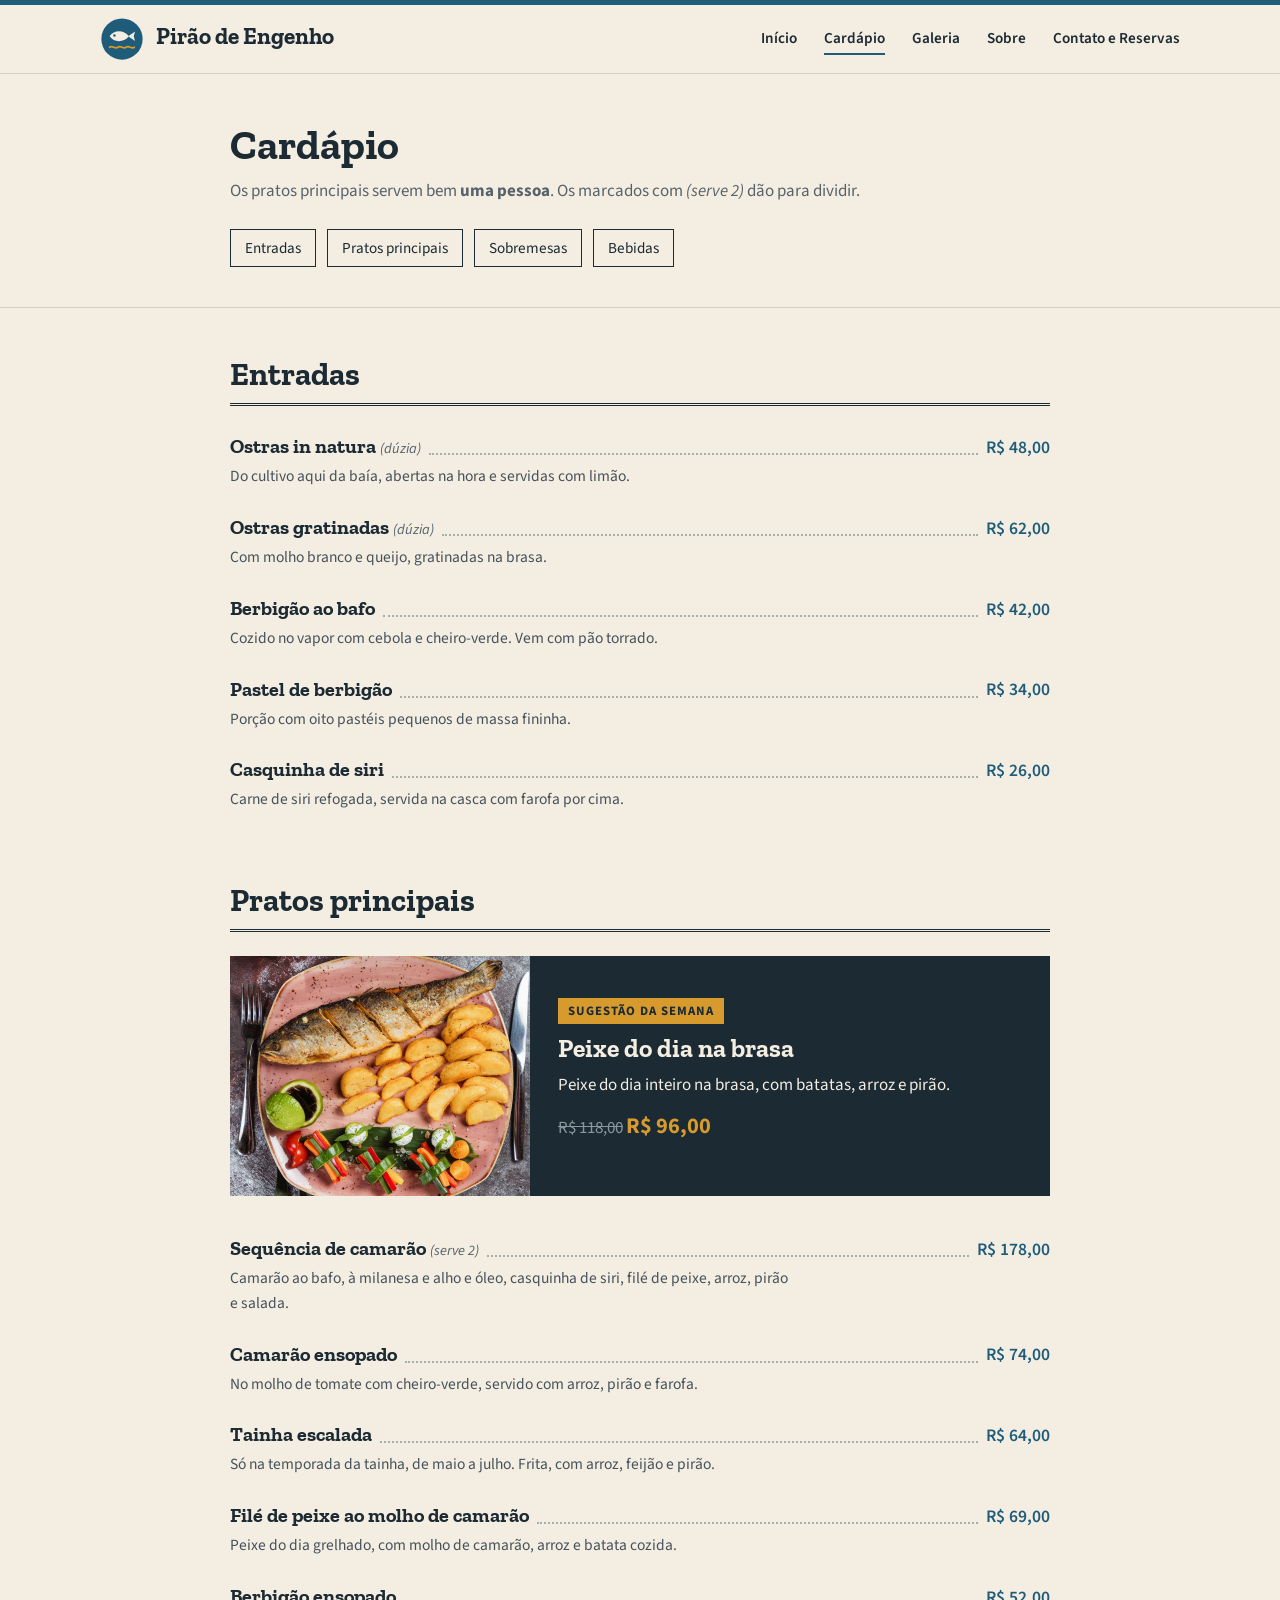
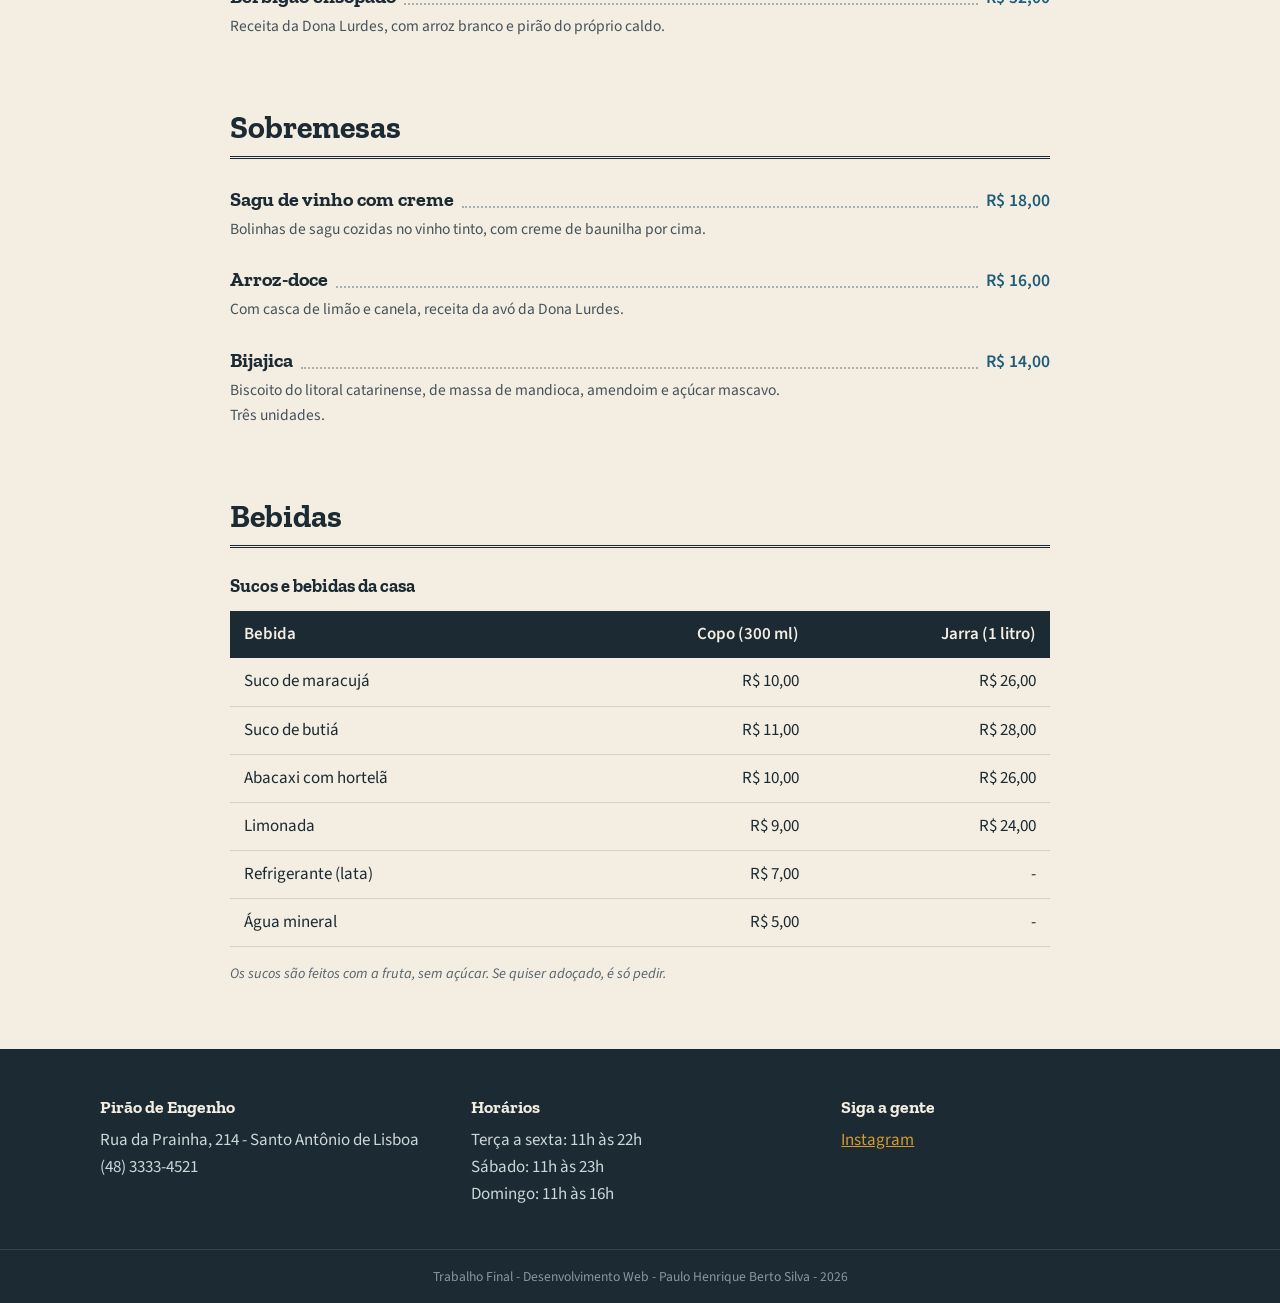
==== commit cfbe31af: "Simplifica textos da home, da sugestão da semana e das legendas Co-Authored-By: Claude Opus 5.5 <nor" ====
--- a/cardapio.html
+++ b/cardapio.html
@@ -38,7 +38,7 @@
                     <li><a href="#entradas">Entradas</a></li>
                     <li><a href="#principais">Pratos principais</a></li>
                     <li><a href="#sobremesas">Sobremesas</a></li>
-                    <li><a href="#bebidas" >Bebidas</a></li>
+                    <li><a href="#bebidas">Bebidas</a></li>
                 </ul>
             </div>
         </section>
@@ -100,7 +100,7 @@
                     <div>
                         <p class="selo">Sugestão da semana</p>
                         <h3>Peixe do dia na brasa</h3>
-                        <p>O peixe que chegou de manhã com os pescadores vai inteiro para a brasa e chega com batatas, arroz e pirão.</p>
+                        <p>Peixe do dia inteiro na brasa, com batatas, arroz e pirão.</p>
                         <p class="preco-destaque"><del>R$ 118,00</del> <strong>R$ 96,00</strong></p>
                     </div>
                 </div>
--- a/css/estilo.css
+++ b/css/estilo.css
@@ -1,17 +1,6 @@
-/*  Pirão de Engenho
-    Estilos de todas as páginas
-
-    Classes e ids: usei id no que aparece uma vez só na página
-    (topo, rodapé, sugestão do chef, foto grande da galeria) e no que
-    o JS precisa encontrar. O que se repete, como .botao e .lista-pratos,
-    ficou como classe.
-
-    Cores:
-    #f4ede1 areia
-    #1b2a33 texto
-    #1f5c7a azul-mar
-    #d69a2d mostarda
-    #d5cfc1 linhas
+/* Pirão de Engenho - estilos de todas as páginas
+   id: o que aparece uma vez só (topo, rodapé, foto da galeria) e o que o JS usa
+   classe: o que repete, tipo .botao e .lista-pratos
 */
 
 
@@ -160,7 +149,7 @@
 
 /* SEÇÕES */
 
-.secao { padding:64px 0; }
+.secao { padding: 64px 0; }
 
 .secao-clara {
     background-color: #e7e3d7;
@@ -279,7 +268,7 @@
 }
 
 /* o cardápio fica mais estreito para facilitar a leitura */
-.cardapio {max-width: 820px; }
+.cardapio { max-width: 820px; }
 
 .categoria { padding-top: 48px; }
 
@@ -535,8 +524,7 @@
     outline: 2px solid #d69a2d;
 }
 
-textarea { resize: vertical;}
-
+textarea { resize: vertical; }
 
 #retorno-form {
     margin-top: 16px;
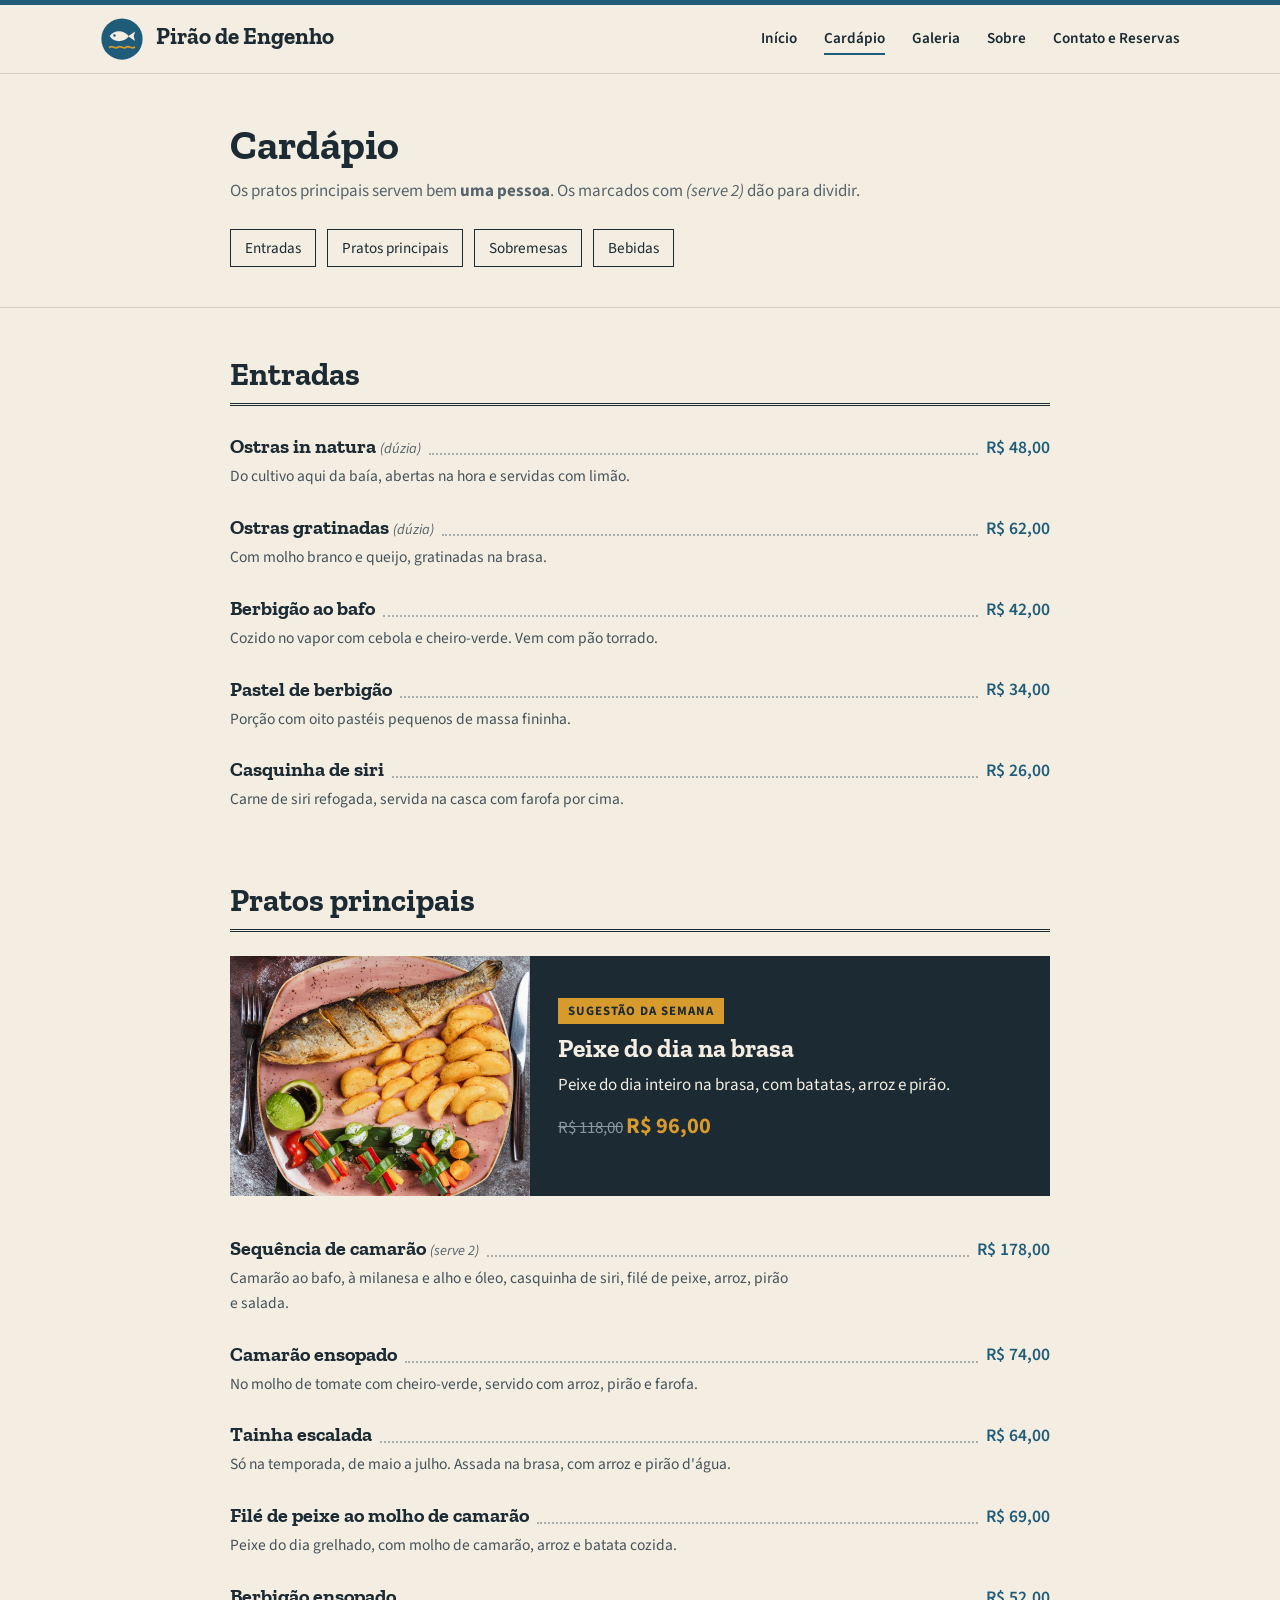
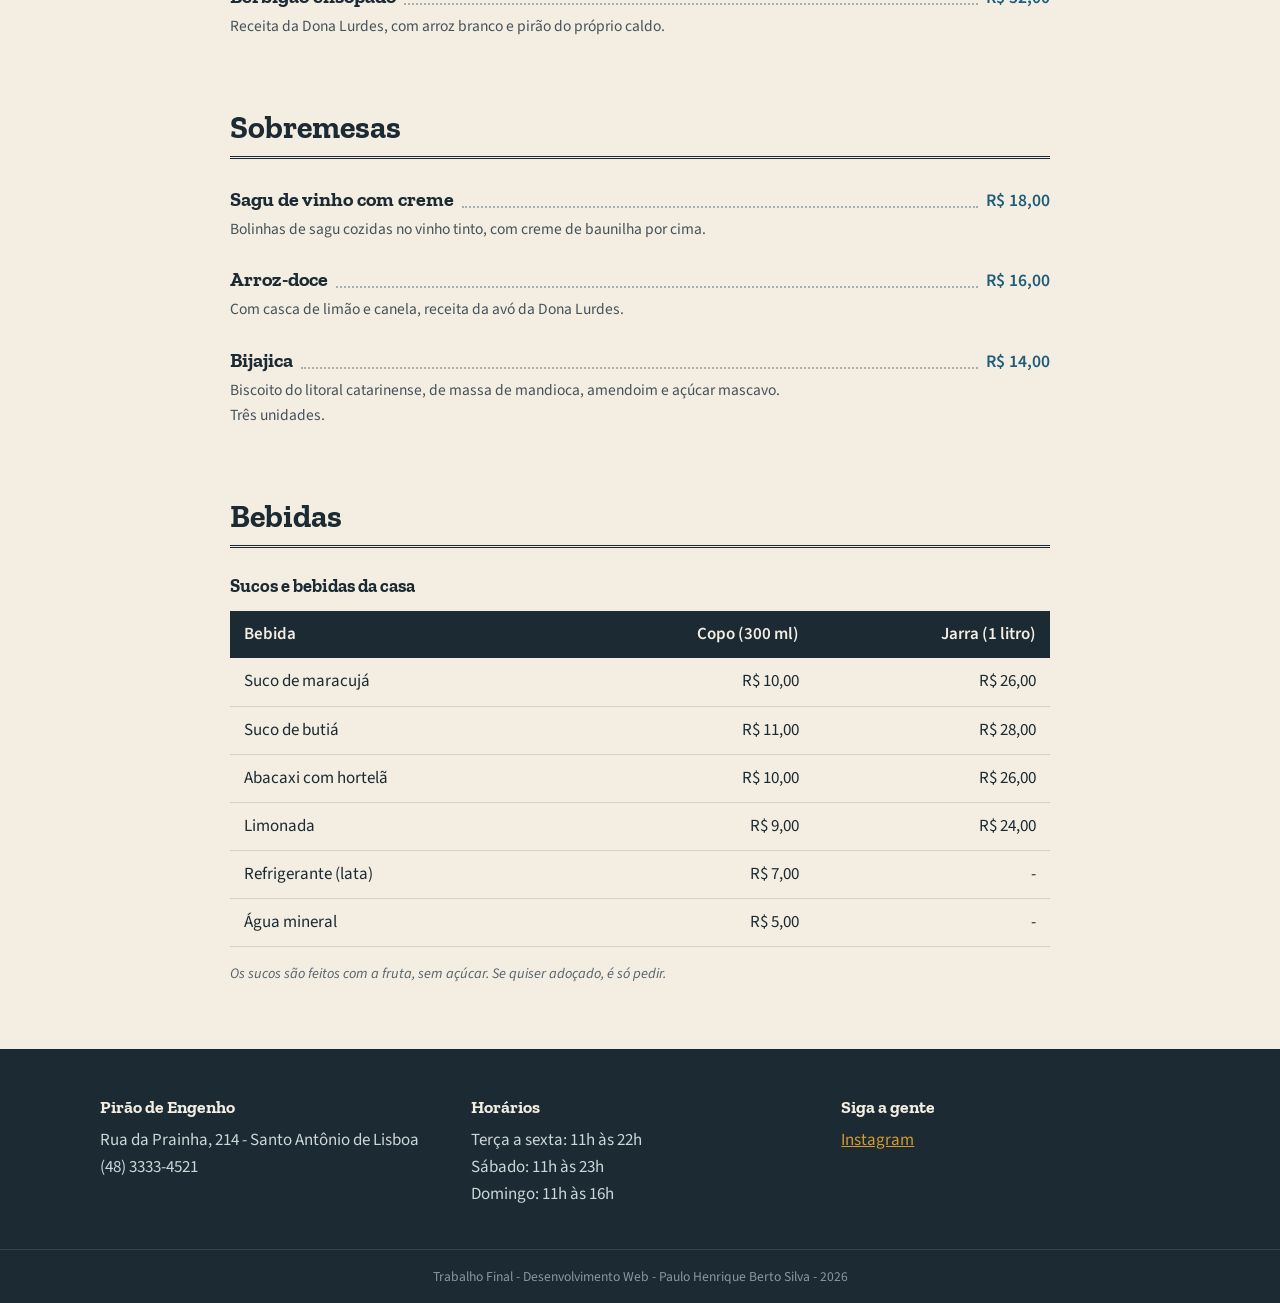
==== commit 0b1228b7: "Tainha escalada assada na brasa com pirão d'água, como é tradicional Co-Authored-By: Claude Opus 5.5" ====
--- a/cardapio.html
+++ b/cardapio.html
@@ -128,7 +128,7 @@
                             <span class="pontilhado"></span>
                             <span class="preco">R$ 64,00</span>
                         </div>
-                        <p class="descricao">Só na temporada da tainha, de maio a julho. Frita, com arroz, feijão e pirão.</p>
+                        <p class="descricao">Só na temporada, de maio a julho. Assada na brasa, com arroz e pirão d'água.</p>
                     </li>
                     <li>
                         <div class="linha-prato">
